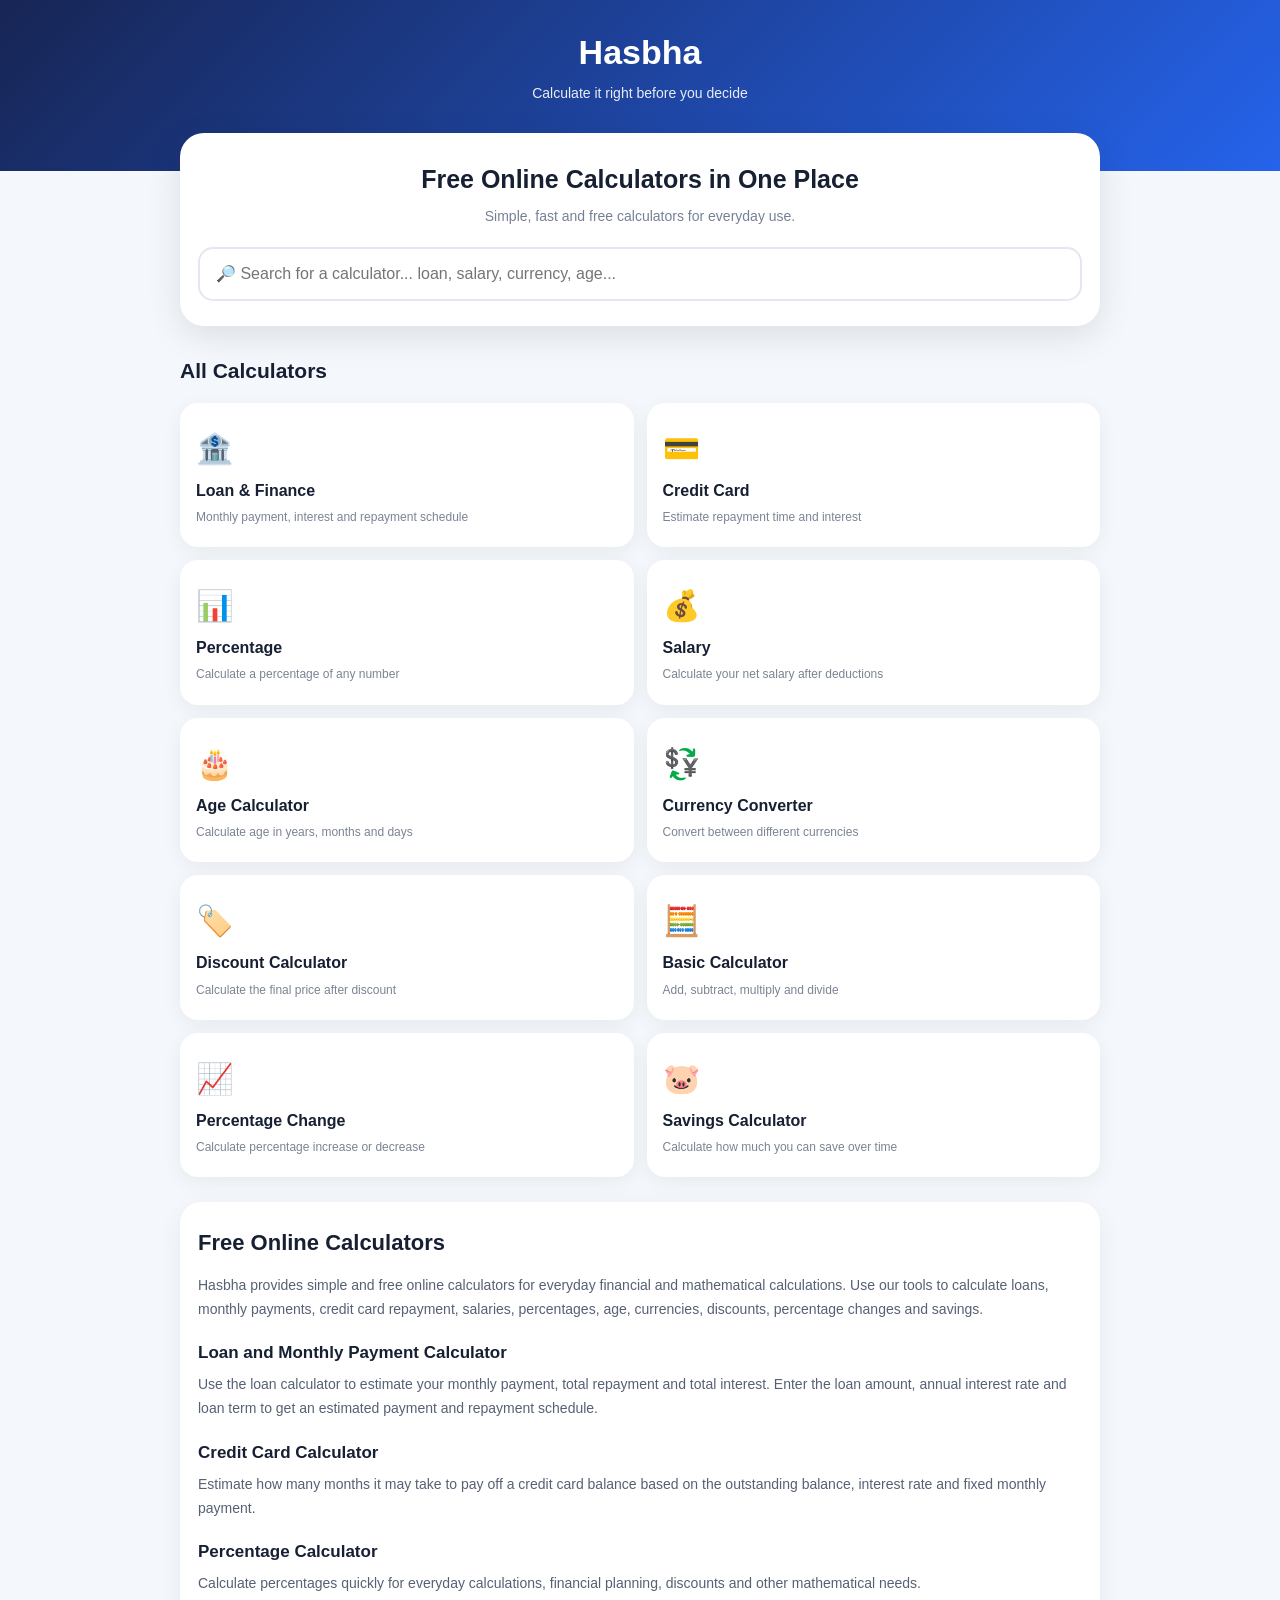
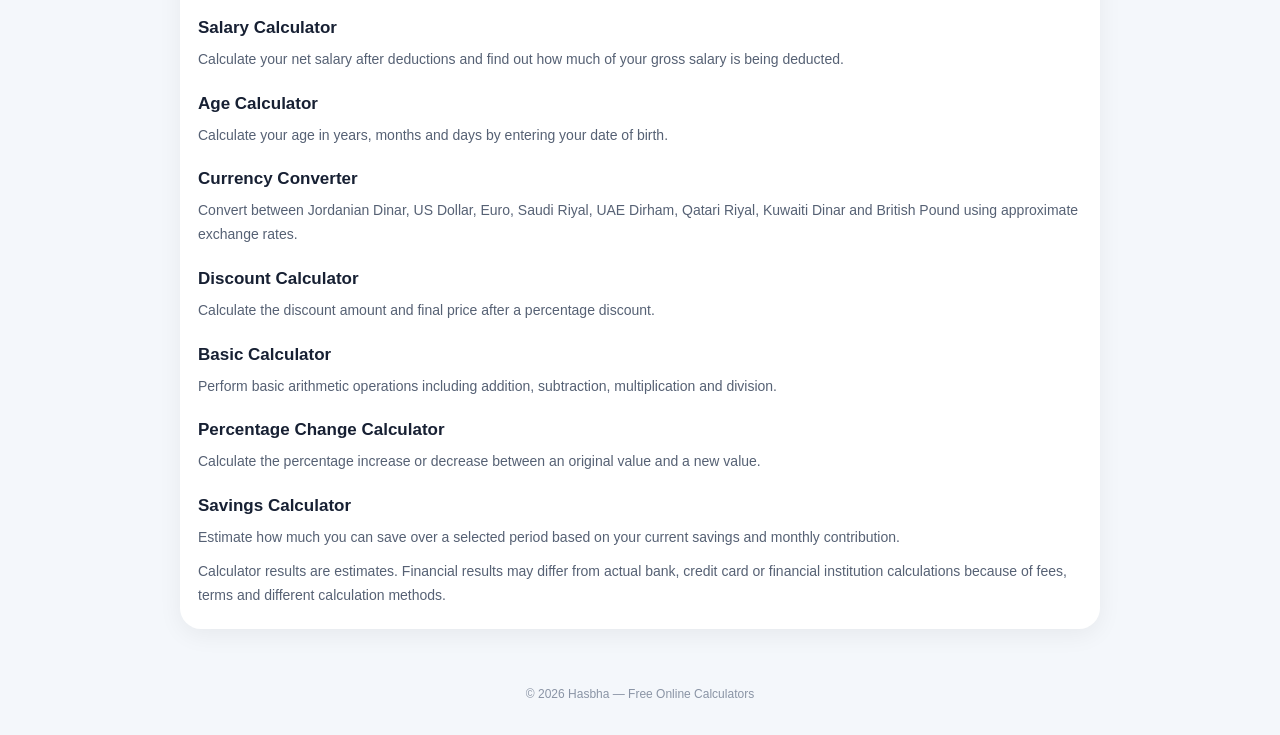
==== en/index.html @ 5a53409a "Add HTML structure for Hasbha calculator website This commit adds a complete HTML structure for the " ====
<!DOCTYPE html><html lang="en" dir="ltr">
<head><meta charset="UTF-8"><title>Hasbha | Free Loan, Salary, Currency & Percentage Calculators</title><meta name="description" content="Hasbha is a free online calculator website. Calculate loans, monthly payments, credit cards, salaries, percentages, age, currencies, discounts, savings and more."><meta name="keywords" content="loan calculator, monthly payment calculator, finance calculator, salary calculator, percentage calculator, age calculator, currency converter, discount calculator, savings calculator, credit card calculator"><meta name="robots" content="index, follow"><link rel="canonical" href="https://zaidowiedat-lab.github.io/hasbha-/en/"><link rel="alternate" hreflang="ar" href="https://zaidowiedat-lab.github.io/hasbha-/">
<link rel="alternate" hreflang="en" href="https://zaidowiedat-lab.github.io/hasbha-/en/">
<link rel="alternate" hreflang="x-default" href="https://zaidowiedat-lab.github.io/hasbha-/"><meta name="viewport" content="width=device-width, initial-scale=1.0"><meta property="og:type" content="website">
<meta property="og:title" content="Hasbha | Free Online Calculators">
<meta property="og:description" content="Free calculators for loans, salaries, percentages, currencies, discounts, age and savings.">
<meta property="og:url" content="https://zaidowiedat-lab.github.io/hasbha-/en/">
<meta property="og:site_name" content="Hasbha"><script type="application/ld+json">
{
  "@context": "https://schema.org",
  "@type": "WebSite",
  "name": "Hasbha",
  "alternateName": "حاسبها",
  "url": "https://zaidowiedat-lab.github.io/hasbha-/en/",
  "description": "Free online calculators for loans, salaries, percentages, currencies, discounts, age, credit cards and savings.",
  "inLanguage": "en"
}
</script><style>

*{
box-sizing:border-box;
margin:0;
padding:0;
}

body{
font-family:Arial,Tahoma,sans-serif;
background:#f4f7fb;
color:#172033;
line-height:1.7;
}

header{
background:linear-gradient(135deg,#172554,#2563eb);
color:white;
padding:24px 15px 65px;
text-align:center;
}

.logo{
font-size:34px;
font-weight:900;
}

.tagline{
font-size:14px;
opacity:.9;
}

.container{
max-width:950px;
margin:auto;
padding:0 15px;
}

.hero{
margin-top:-38px;
}

.hero-box{
background:white;
border-radius:24px;
padding:25px 18px;
box-shadow:0 10px 35px rgba(0,0,0,.10);
text-align:center;
}

.hero-box h1{
font-size:25px;
margin-bottom:5px;
}

.hero-box p{
color:#758095;
font-size:14px;
margin-bottom:18px;
}

.search{
width:100%;
padding:16px;
border:2px solid #e3e8f0;
border-radius:15px;
font-size:16px;
outline:none;
}

.search:focus{
border-color:#2563eb;
}

.section-title{
margin:27px 0 14px;
font-size:21px;
}

.cards{
display:grid;
grid-template-columns:repeat(2,1fr);
gap:13px;
}

.card{
background:white;
border-radius:18px;
padding:18px 14px;
box-shadow:0 5px 20px rgba(0,0,0,.06);
cursor:pointer;
border:2px solid transparent;
transition:.2s;
}

.card:hover{
border-color:#2563eb;
transform:translateY(-2px);
}

.card-icon{
font-size:30px;
}

.card h3{
font-size:16px;
margin:3px 0;
}

.card p{
color:#7b8494;
font-size:12px;
}

.calculator{
display:none;
background:white;
margin:25px 0;
padding:22px 17px;
border-radius:21px;
box-shadow:0 6px 25px rgba(0,0,0,.07);
}

.calculator.active{
display:block;
}

.calculator h2{
font-size:22px;
margin-bottom:4px;
}

.description{
color:#788395;
font-size:13px;
margin-bottom:18px;
}

label{
display:block;
font-weight:bold;
font-size:14px;
margin:12px 0 5px;
}

input,select{
width:100%;
padding:13px;
border:1px solid #d9e0eb;
border-radius:11px;
font-size:16px;
background:white;
outline:none;
}

input:focus,select:focus{
border-color:#2563eb;
}

button{
width:100%;
border:0;
padding:14px;
margin-top:17px;
border-radius:12px;
background:#2563eb;
color:white;
font-size:16px;
font-weight:bold;
cursor:pointer;
}

button:hover{
background:#1d4ed8;
}

.back{
background:#edf1f6;
color:#263247;
}

.result{
background:#eff6ff;
color:#172554;
padding:16px;
border-radius:13px;
margin-top:17px;
min-height:55px;
}

.result strong{
font-size:21px;
}

.table-wrap{
overflow-x:auto;
margin-top:18px;
}

table{
width:100%;
border-collapse:collapse;
font-size:12px;
min-width:600px;
}

th,td{
padding:8px;
border-bottom:1px solid #e5e9f0;
text-align:center;
}

th{
background:#eef4ff;
}

.note{
font-size:11px;
color:#7c8797;
margin-top:10px;
}

.no-results{
display:none;
background:white;
padding:25px;
text-align:center;
border-radius:16px;
color:#788395;
}

.seo-content{
background:white;
padding:22px 18px;
margin:25px 0;
border-radius:21px;
box-shadow:0 6px 25px rgba(0,0,0,.06);
}

.seo-content h2{
font-size:22px;
margin-bottom:12px;
}

.seo-content h3{
font-size:17px;
margin-top:18px;
margin-bottom:5px;
}

.seo-content p{
font-size:14px;
color:#566174;
}

footer{
text-align:center;
padding:30px 15px;
color:#8a94a5;
font-size:12px;
}

.hidden{
display:none!important;
}

@media(max-width:600px){

.cards{
grid-template-columns:1fr 1fr;
}

.card{
padding:16px 11px;
}

.card h3{
font-size:14px;
}

.hero-box h1{
font-size:22px;
}

}

</style></head><body><header><div class="logo">Hasbha</div><div class="tagline">Calculate it right before you decide</div></header><div class="container"><div class="hero"><div class="hero-box"><h1>Free Online Calculators in One Place</h1><p>Simple, fast and free calculators for everyday use.</p><input
id="search"
class="search"
type="text"
placeholder="🔎 Search for a calculator... loan, salary, currency, age..."
oninput="searchCalculators()">

</div></div><h2 class="section-title">All Calculators</h2><div class="cards" id="cards"><div class="card" data-name="loan payment finance bank interest mortgage" onclick="openCalc('loan')"><div class="card-icon">🏦</div><h3>Loan & Finance</h3><p>Monthly payment, interest and repayment schedule</p></div><div class="card" data-name="credit card visa mastercard payment balance interest" onclick="openCalc('card')"><div class="card-icon">💳</div><h3>Credit Card</h3><p>Estimate repayment time and interest</p></div><div class="card" data-name="percentage percent calculation" onclick="openCalc('percentage')"><div class="card-icon">📊</div><h3>Percentage</h3><p>Calculate a percentage of any number</p></div><div class="card" data-name="salary income deductions net salary" onclick="openCalc('salary')"><div class="card-icon">💰</div><h3>Salary</h3><p>Calculate your net salary after deductions</p></div><div class="card" data-name="age birthday date of birth" onclick="openCalc('age')"><div class="card-icon">🎂</div><h3>Age Calculator</h3><p>Calculate age in years, months and days</p></div><div class="card" data-name="currency dollar euro dinar riyal dirham converter exchange" onclick="openCalc('currency')"><div class="card-icon">💱</div><h3>Currency Converter</h3><p>Convert between different currencies</p></div><div class="card" data-name="discount sale price reduction" onclick="openCalc('discount')"><div class="card-icon">🏷️</div><h3>Discount Calculator</h3><p>Calculate the final price after discount</p></div><div class="card" data-name="addition subtraction multiplication division calculator math" onclick="openCalc('basic')"><div class="card-icon">🧮</div><h3>Basic Calculator</h3><p>Add, subtract, multiply and divide</p></div><div class="card" data-name="increase decrease percentage change growth" onclick="openCalc('change')"><div class="card-icon">📈</div><h3>Percentage Change</h3><p>Calculate percentage increase or decrease</p></div><div class="card" data-name="saving savings money saving plan" onclick="openCalc('saving')"><div class="card-icon">🐷</div><h3>Savings Calculator</h3><p>Calculate how much you can save over time</p></div></div><div class="no-results" id="noResults">No calculator found 🔎

</div><!-- LOAN --><section class="calculator" id="loan"><h2>🏦 Loan & Finance Calculator</h2><p class="description">
Calculate monthly loan payments, total repayment, total interest and an estimated repayment schedule.
</p><label>Loan Amount</label>
<input id="loanAmount" type="number" placeholder="Example: 10000">

<label>Annual Interest Rate %</label>
<input id="loanRate" type="number" step="0.01" placeholder="Example: 7.25">

<label>Loan Term in Months</label>
<input id="loanMonths" type="number" placeholder="Example: 60">

<button onclick="calculateLoan()">Calculate Loan</button>

<div class="result" id="loanResult">
Enter the information and click calculate.
</div><div class="table-wrap"><table id="loanTable"></table></div><button class="back" onclick="closeCalc()">← Back</button>

</section><!-- CREDIT CARD --><section class="calculator" id="card"><h2>💳 Credit Card Calculator</h2><p class="description">
Estimate how long it may take to pay off a credit card balance when making a fixed monthly payment.
</p><label>Outstanding Balance</label>
<input id="cardBalance" type="number" placeholder="Example: 1000">

<label>Annual Interest Rate %</label>
<input id="cardRate" type="number" step="0.01" placeholder="Example: 20">

<label>Monthly Payment</label>
<input id="cardPayment" type="number" placeholder="Example: 100">

<button onclick="calculateCard()">Calculate</button>

<div class="result" id="cardResult">
Enter the information and click calculate.
</div><p class="note">
The result is an estimate and may differ from the actual bank calculation and fees.
</p><button class="back" onclick="closeCalc()">← Back</button>

</section><!-- PERCENTAGE --><section class="calculator" id="percentage"><h2>📊 Percentage Calculator</h2><p class="description">
Calculate a percentage of any number quickly and easily.
</p><label>Number</label>
<input id="percentNumber" type="number" placeholder="Example: 500">

<label>Percentage %</label>
<input id="percentValue" type="number" step="0.01" placeholder="Example: 15">

<button onclick="calculatePercentage()">Calculate</button>

<div class="result" id="percentageResult">
Enter the information and click calculate.
</div><button class="back" onclick="closeCalc()">← Back</button>

</section><!-- SALARY --><section class="calculator" id="salary"><h2>💰 Salary Calculator</h2><p class="description">
Calculate your net salary after deductions and see the percentage of deductions.
</p><label>Gross Salary</label>
<input id="grossSalary" type="number" placeholder="Example: 1000">

<label>Total Deductions</label>
<input id="salaryDeductions" type="number" placeholder="Example: 250">

<button onclick="calculateSalary()">Calculate Net Salary</button>

<div class="result" id="salaryResult">
Enter the information and click calculate.
</div><button class="back" onclick="closeCalc()">← Back</button>

</section><!-- AGE --><section class="calculator" id="age"><h2>🎂 Age Calculator</h2><p class="description">
Calculate your exact age in years, months and days from your date of birth.
</p><label>Date of Birth</label>
<input id="birthDate" type="date">

<button onclick="calculateAge()">Calculate Age</button>

<div class="result" id="ageResult">
Select your date of birth.
</div><button class="back" onclick="closeCalc()">← Back</button>

</section><!-- CURRENCY --><section class="calculator" id="currency"><h2>💱 Currency Converter</h2><p class="description">
Convert between major currencies using approximate exchange rates.
</p><label>Amount</label>
<input id="currencyAmount" type="number" placeholder="Example: 100">

<label>From</label>

<select id="currencyFrom"><option value="JOD">Jordanian Dinar JOD</option>
<option value="USD">US Dollar USD</option>
<option value="EUR">Euro EUR</option>
<option value="SAR">Saudi Riyal SAR</option>
<option value="AED">UAE Dirham AED</option>
<option value="QAR">Qatari Riyal QAR</option>
<option value="KWD">Kuwaiti Dinar KWD</option>
<option value="GBP">British Pound GBP</option></select><label>To</label>

<select id="currencyTo"><option value="USD">US Dollar USD</option>
<option value="JOD">Jordanian Dinar JOD</option>
<option value="EUR">Euro EUR</option>
<option value="SAR">Saudi Riyal SAR</option>
<option value="AED">UAE Dirham AED</option>
<option value="QAR">Qatari Riyal QAR</option>
<option value="KWD">Kuwaiti Dinar KWD</option>
<option value="GBP">British Pound GBP</option></select><button onclick="convertCurrency()">Convert</button>

<div class="result" id="currencyResult">
Enter the amount and select the currencies.
</div><p class="note">
Exchange rates used by this calculator are approximate and are not live rates.
</p><button class="back" onclick="closeCalc()">← Back</button>

</section><!-- DISCOUNT --><section class="calculator" id="discount"><h2>🏷️ Discount Calculator</h2><p class="description">
Calculate the discount amount and the final price after discount.
</p><label>Original Price</label>
<input id="originalPrice" type="number" placeholder="Example: 100">

<label>Discount Percentage %</label>
<input id="discountPercent" type="number" placeholder="Example: 20">

<button onclick="calculateDiscount()">Calculate Price</button>

<div class="result" id="discountResult">
Enter the information and click calculate.
</div><button class="back" onclick="closeCalc()">← Back</button>

</section><!-- BASIC --><section class="calculator" id="basic"><h2>🧮 Basic Calculator</h2><p class="description">
Perform basic mathematical operations including addition, subtraction, multiplication and division.
</p><label>First Number</label>
<input id="basicA" type="number" placeholder="Example: 100">

<label>Operation</label>

<select id="basicOperation"><option value="+">Addition +</option>
<option value="-">Subtraction −</option>
<option value="*">Multiplication ×</option>
<option value="/">Division ÷</option></select><label>Second Number</label>
<input id="basicB" type="number" placeholder="Example: 25">

<button onclick="calculateBasic()">Calculate</button>

<div class="result" id="basicResult">
Enter the numbers and click calculate.
</div><button class="back" onclick="closeCalc()">← Back</button>

</section><!-- CHANGE --><section class="calculator" id="change"><h2>📈 Percentage Change Calculator</h2><p class="description">
Calculate the percentage increase or decrease between two values.
</p><label>Old Value</label>
<input id="oldValue" type="number" placeholder="Example: 100">

<label>New Value</label>
<input id="newValue" type="number" placeholder="Example: 120">

<button onclick="calculateChange()">Calculate Change</button>

<div class="result" id="changeResult">
Enter the values and click calculate.
</div><button class="back" onclick="closeCalc()">← Back</button>

</section><!-- SAVINGS --><section class="calculator" id="saving"><h2>🐷 Savings Calculator</h2><p class="description">
Calculate how much money you can accumulate by saving a fixed amount every month.
</p><label>Current Savings</label>
<input id="savingStart" type="number" placeholder="Example: 500">

<label>Monthly Savings</label>
<input id="savingMonthly" type="number" placeholder="Example: 100">

<label>Number of Months</label>
<input id="savingMonths" type="number" placeholder="Example: 12">

<button onclick="calculateSaving()">Calculate Savings</button>

<div class="result" id="savingResult">
Enter the information and click calculate.
</div><button class="back" onclick="closeCalc()">← Back</button>

</section><!-- SEO CONTENT --><section class="seo-content"><h2>Free Online Calculators</h2><p>
Hasbha provides simple and free online calculators for everyday financial and mathematical calculations. Use our tools to calculate loans, monthly payments, credit card repayment, salaries, percentages, age, currencies, discounts, percentage changes and savings.
</p><h3>Loan and Monthly Payment Calculator</h3><p>
Use the loan calculator to estimate your monthly payment, total repayment and total interest. Enter the loan amount, annual interest rate and loan term to get an estimated payment and repayment schedule.
</p><h3>Credit Card Calculator</h3><p>
Estimate how many months it may take to pay off a credit card balance based on the outstanding balance, interest rate and fixed monthly payment.
</p><h3>Percentage Calculator</h3><p>
Calculate percentages quickly for everyday calculations, financial planning, discounts and other mathematical needs.
</p><h3>Salary Calculator</h3><p>
Calculate your net salary after deductions and find out how much of your gross salary is being deducted.
</p><h3>Age Calculator</h3><p>
Calculate your age in years, months and days by entering your date of birth.
</p><h3>Currency Converter</h3><p>
Convert between Jordanian Dinar, US Dollar, Euro, Saudi Riyal, UAE Dirham, Qatari Riyal, Kuwaiti Dinar and British Pound using approximate exchange rates.
</p><h3>Discount Calculator</h3><p>
Calculate the discount amount and final price after a percentage discount.
</p><h3>Basic Calculator</h3><p>
Perform basic arithmetic operations including addition, subtraction, multiplication and division.
</p><h3>Percentage Change Calculator</h3><p>
Calculate the percentage increase or decrease between an original value and a new value.
</p><h3>Savings Calculator</h3><p>
Estimate how much you can save over a selected period based on your current savings and monthly contribution.
</p><p class="note">
Calculator results are estimates. Financial results may differ from actual bank, credit card or financial institution calculations because of fees, terms and different calculation methods.
</p></section></div><footer>
© 2026 Hasbha — Free Online Calculators
</footer><script>

/* Open calculator */

function openCalc(id){

document.querySelectorAll('.calculator').forEach(function(x){
x.classList.remove('active');
});

document.getElementById(id).classList.add('active');

document.getElementById(id).scrollIntoView({
behavior:'smooth',
block:'start'
});

}

/* Close calculators */

function closeCalc(){

document.querySelectorAll('.calculator').forEach(function(x){
x.classList.remove('active');
});

window.scrollTo({
top:0,
behavior:'smooth'
});

}

/* Search */

function searchCalculators(){

let text=document.getElementById('search').value.trim().toLowerCase();

let cards=document.querySelectorAll('.card');

let found=false;

cards.forEach(function(card){

let name=card.getAttribute('data-name').toLowerCase();

if(text==='' || name.includes(text)){

card.classList.remove('hidden');
found=true;

}else{

card.classList.add('hidden');

}

});

document.getElementById('noResults').style.display=
found?'none':'block';

if(text===''){
closeCalc();
return;
}

if(
text.includes('loan') ||
text.includes('payment') ||
text.includes('finance') ||
text.includes('mortgage')
){

openCalc('loan');

}

else if(
text.includes('credit') ||
text.includes('card')
){

openCalc('card');

}

else if(
text.includes('percent')
){

openCalc('percentage');

}

else if(
text.includes('salary') ||
text.includes('income')
){

openCalc('salary');

}

else if(
text.includes('age') ||
text.includes('birthday') ||
text.includes('birth')
){

openCalc('age');

}

else if(
text.includes('currency') ||
text.includes('dollar') ||
text.includes('euro') ||
text.includes('dinar') ||
text.includes('exchange')
){

openCalc('currency');

}

else if(
text.includes('discount') ||
text.includes('price')
){

openCalc('discount');

}

else if(
text.includes('addition') ||
text.includes('subtraction') ||
text.includes('multiplication') ||
text.includes('division')
){

openCalc('basic');

}

else if(
text.includes('increase') ||
text.includes('decrease') ||
text.includes('change')
){

openCalc('change');

}

else if(
text.includes('saving') ||
text.includes('savings')
){

openCalc('saving');

}

}

/* Loan */

function calculateLoan(){

let P=Number(document.getElementById('loanAmount').value);
let annual=Number(document.getElementById('loanRate').value);
let months=Number(document.getElementById('loanMonths').value);

let result=document.getElementById('loanResult');

if(P<=0 || annual<0 || months<=0){

result.innerHTML='⚠️ Please enter valid information.';
return;

}

let r=annual/100/12;

let payment;

if(r===0){

payment=P/months;

}else{

payment=P*r*Math.pow(1+r,months)/
(Math.pow(1+r,months)-1);

}

let total=payment*months;
let interest=total-P;

result.innerHTML=
'Monthly payment:<br><strong>'+
payment.toFixed(2)+'</strong><br><br>'+
'Total repayment: '+total.toFixed(2)+'<br>'+
'Total interest: '+interest.toFixed(2);

let balance=P;

let html=
'<tr><th>Payment</th><th>Monthly Payment</th><th>Interest</th><th>Principal</th><th>Balance</th></tr>';

let rows=Math.min(months,120);

for(let i=1;i<=rows;i++){

let interestPart=balance*r;
let principalPart=payment-interestPart;

balance-=principalPart;

if(balance<0) balance=0;

html+=
'<tr>'+
'<td>'+i+'</td>'+
'<td>'+payment.toFixed(2)+'</td>'+
'<td>'+interestPart.toFixed(2)+'</td>'+
'<td>'+principalPart.toFixed(2)+'</td>'+
'<td>'+balance.toFixed(2)+'</td>'+
'</tr>';

}

if(months>120){

html+=
'<tr><td colspan="5">Only the first 120 payments are displayed.</td></tr>';

}

document.getElementById('loanTable').innerHTML=html;

}

/* Credit Card */

function calculateCard(){

let balance=Number(document.getElementById('cardBalance').value);
let annual=Number(document.getElementById('cardRate').value);
let payment=Number(document.getElementById('cardPayment').value);

let result=document.getElementById('cardResult');

if(balance<=0 || annual<0 || payment<=0){

result.innerHTML='⚠️ Please enter valid information.';
return;

}

let monthlyRate=annual/100/12;

if(monthlyRate>0 && payment<=balance*monthlyRate){

result.innerHTML=
'⚠️ The monthly payment is not enough to cover the monthly interest.';
return;

}

let current=balance;
let months=0;
let interestTotal=0;

while(current>0 && months<1200){

let interest=current*monthlyRate;

interestTotal+=interest;

current=current+interest-payment;

months++;

}

if(months>=1200){

result.innerHTML='⚠️ The repayment period is too long with this payment.';
return;

}

result.innerHTML=
'Estimated repayment period:<br>'+
'<strong>'+months+' months</strong><br><br>'+
'Estimated total interest: '+
interestTotal.toFixed(2);

}

/* Percentage */

function calculatePercentage(){

let number=Number(document.getElementById('percentNumber').value);
let percent=Number(document.getElementById('percentValue').value);

if(number<0 || percent<0){

document.getElementById('percentageResult').innerHTML=
'⚠️ Please check the information.';

return;

}

let answer=number*percent/100;

document.getElementById('percentageResult').innerHTML=
percent+'% of '+number+' equals:<br>'+
'<strong>'+answer.toFixed(2)+'</strong>';

}

/* Salary */

function calculateSalary(){

let gross=Number(document.getElementById('grossSalary').value);
let deductions=Number(document.getElementById('salaryDeductions').value);

if(gross<0 || deductions<0 || deductions>gross){

document.getElementById('salaryResult').innerHTML=
'⚠️ Deductions cannot exceed the gross salary.';

return;

}

let net=gross-deductions;

let percent=gross===0?0:(deductions/gross)*100;

document.getElementById('salaryResult').innerHTML=
'Net salary:<br>'+
'<strong>'+net.toFixed(2)+'</strong><br><br>'+
'Total deductions: '+deductions.toFixed(2)+'<br>'+
'Deduction percentage: '+percent.toFixed(2)+'%';

}

/* Age */

function calculateAge(){

let value=document.getElementById('birthDate').value;

let result=document.getElementById('ageResult');

if(!value){

result.innerHTML='⚠️ Please select your date of birth.';
return;

}

let birth=new Date(value+'T00:00:00');
let today=new Date();

if(birth>today){

result.innerHTML='⚠️ Date of birth cannot be in the future.';
return;

}

let years=today.getFullYear()-birth.getFullYear();
let months=today.getMonth()-birth.getMonth();
let days=today.getDate()-birth.getDate();

if(days<0){

months--;

let previous=new Date(
today.getFullYear(),
today.getMonth(),
0
);

days+=previous.getDate();

}

if(months<0){

years--;
months+=12;

}

result.innerHTML=
'Your age is:<br>'+
'<strong>'+years+' years</strong><br>'+
months+' months and '+days+' days';

}

/* Approximate currency rates */

const rates={
JOD:1,
USD:1.410,
EUR:1.515,
SAR:5.29,
AED:5.18,
QAR:5.13,
KWD:0.433,
GBP:1.08
};

/* Currency */

function convertCurrency(){

let amount=Number(document.getElementById('currencyAmount').value);

let from=document.getElementById('currencyFrom').value;

let to=document.getElementById('currencyTo').value;

if(amount<0){

document.getElementById('currencyResult').innerHTML=
'⚠️ Please enter a valid amount.';

return;

}

let jodValue=amount/rates[from];

let converted=jodValue*rates[to];

document.getElementById('currencyResult').innerHTML=
amount.toFixed(2)+' '+from+' is approximately:<br>'+
'<strong>'+converted.toFixed(2)+' '+to+'</strong>';

}

/* Discount */

function calculateDiscount(){

let price=Number(document.getElementById('originalPrice').value);

let percent=Number(document.getElementById('discountPercent').value);

if(price<0 || percent<0){

document.getElementById('discountResult').innerHTML=
'⚠️ Please check the information.';

return;

}

let discount=price*percent/100;

let finalPrice=price-discount;

document.getElementById('discountResult').innerHTML=
'Discount amount:<br>'+
'<strong>'+discount.toFixed(2)+'</strong><br><br>'+
'Final price:<br>'+
'<strong>'+finalPrice.toFixed(2)+'</strong>';

}

/* Basic Calculator */

function calculateBasic(){

let a=Number(document.getElementById('basicA').value);

let b=Number(document.getElementById('basicB').value);

let op=document.getElementById('basicOperation').value;

let answer;

if(op==='+') answer=a+b;

if(op==='-') answer=a-b;

if(op==='*') answer=a*b;

if(op==='/' && b===0){

document.getElementById('basicResult').innerHTML=
'⚠️ Division by zero is not allowed.';

return;

}

if(op==='/') answer=a/b;

document.getElementById('basicResult').innerHTML=
'Result:<br><strong>'+answer+'</strong>';

}

/* Percentage Change */

function calculateChange(){

let oldValue=Number(document.getElementById('oldValue').value);

let newValue=Number(document.getElementById('newValue').value);

if(oldValue===0){

document.getElementById('changeResult').innerHTML=
'⚠️ The old value cannot be zero.';

return;

}

let change=((newValue-oldValue)/Math.abs(oldValue))*100;

let word=change>=0?'Increase':'Decrease';

document.getElementById('changeResult').innerHTML=
'Percentage change:<br>'+
'<strong>'+Math.abs(change).toFixed(2)+'%</strong><br><br>'+
'Result: '+word;

}

/* Savings */

function calculateSaving(){

let start=Number(document.getElementById('savingStart').value);

let monthly=Number(document.getElementById('savingMonthly').value);

let months=Number(document.getElementById('savingMonths').value);

if(start<0 || monthly<0 || months<=0){

document.getElementById('savingResult').innerHTML=
'⚠️ Please check the information.';

return;

}

let total=start+(monthly*months);

document.getElementById('savingResult').innerHTML=
'Expected savings:<br>'+
'<strong>'+total.toFixed(2)+'</strong><br><br>'+
'Total monthly contributions: '+
(monthly*months).toFixed(2);

}

</script></body>
</html>
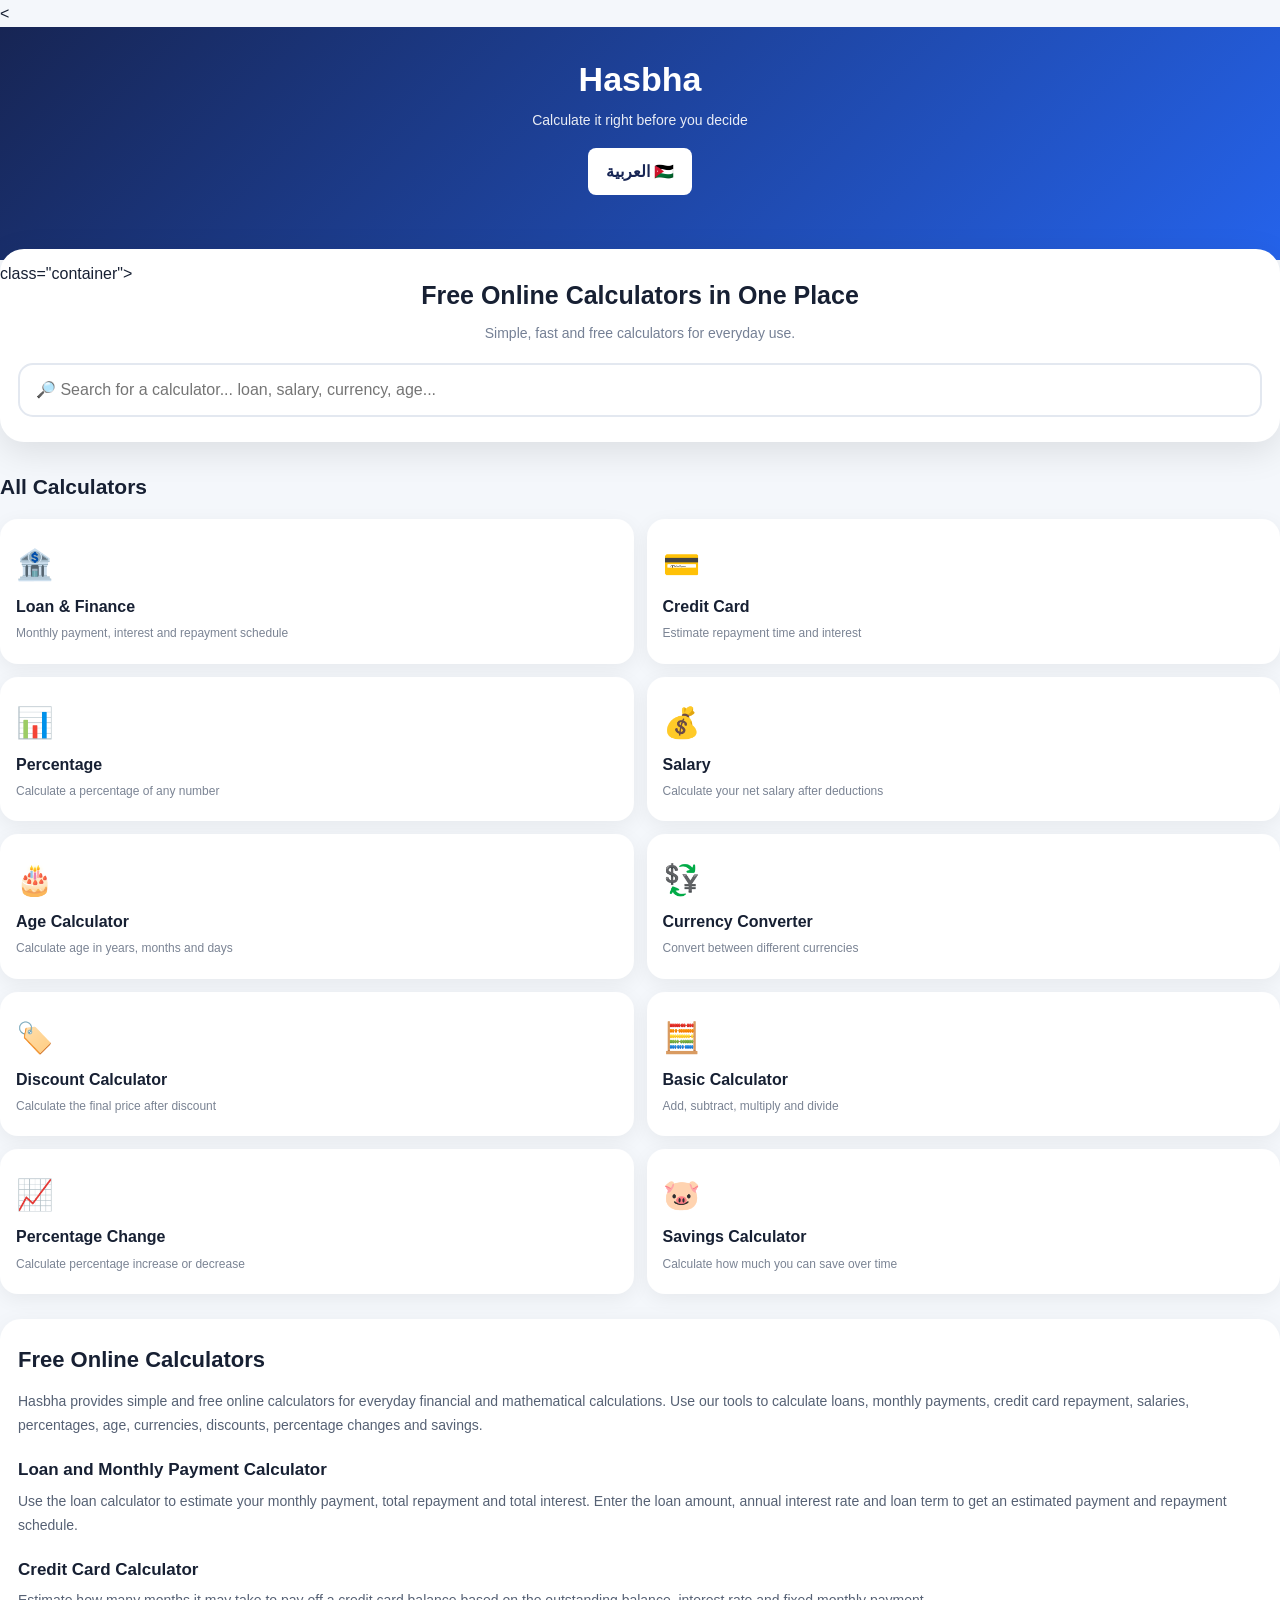
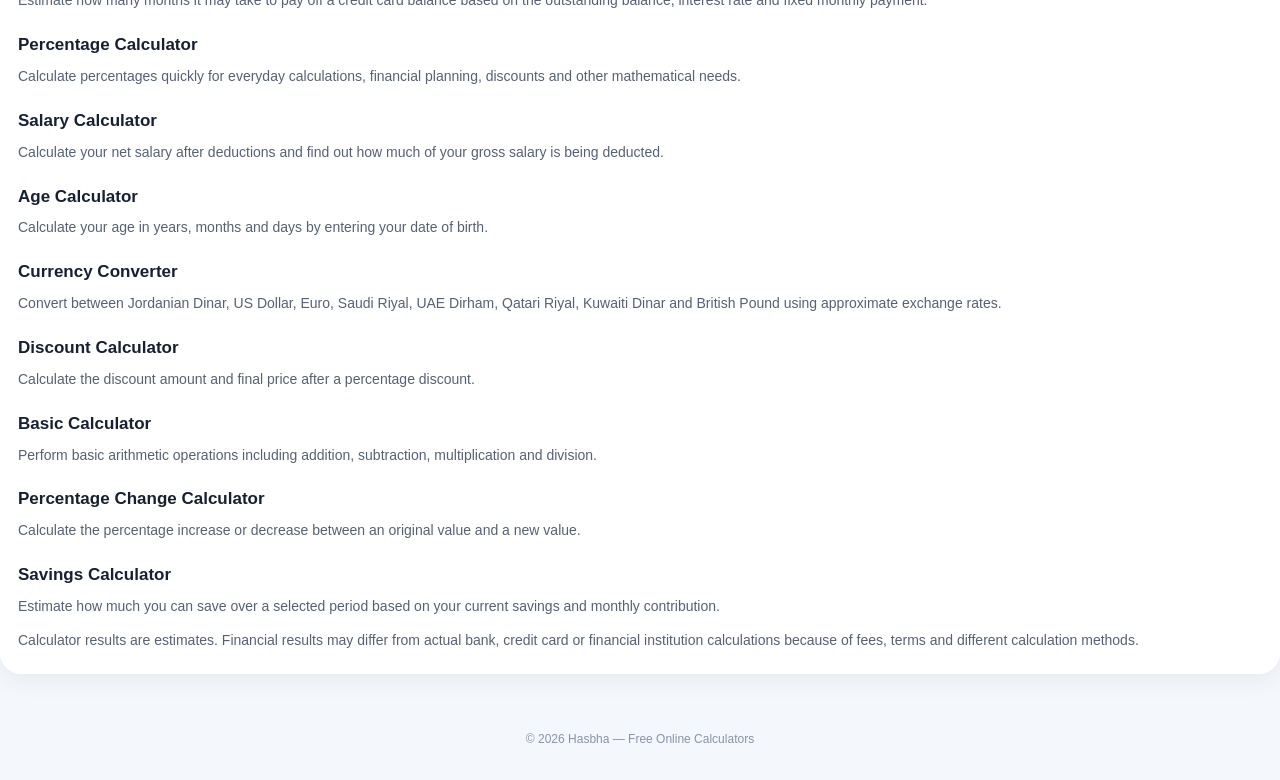
==== commit 6d7bddc4: "Update index.html" ====
--- a/en/index.html
+++ b/en/index.html
@@ -301,7 +301,11 @@
 
 }
 
-</style></head><body><header><div class="logo">Hasbha</div><div class="tagline">Calculate it right before you decide</div></header><div class="container"><div class="hero"><div class="hero-box"><h1>Free Online Calculators in One Place</h1><p>Simple, fast and free calculators for everyday use.</p><input
+</style></head><body>< <header>
+  <div class="logo">Hasbha</div>
+  <div class="tagline">Calculate it right before you decide</div>
+  <a href="/hasbha-/" style="display:inline-block;margin-top:15px;padding:10px 18px;background:white;color:#172554;border-radius:8px;text-decoration:none;font-weight:bold;">العربية 🇯🇴</a>
+</header>class="container"><div class="hero"><div class="hero-box"><h1>Free Online Calculators in One Place</h1><p>Simple, fast and free calculators for everyday use.</p><input
 id="search"
 class="search"
 type="text"
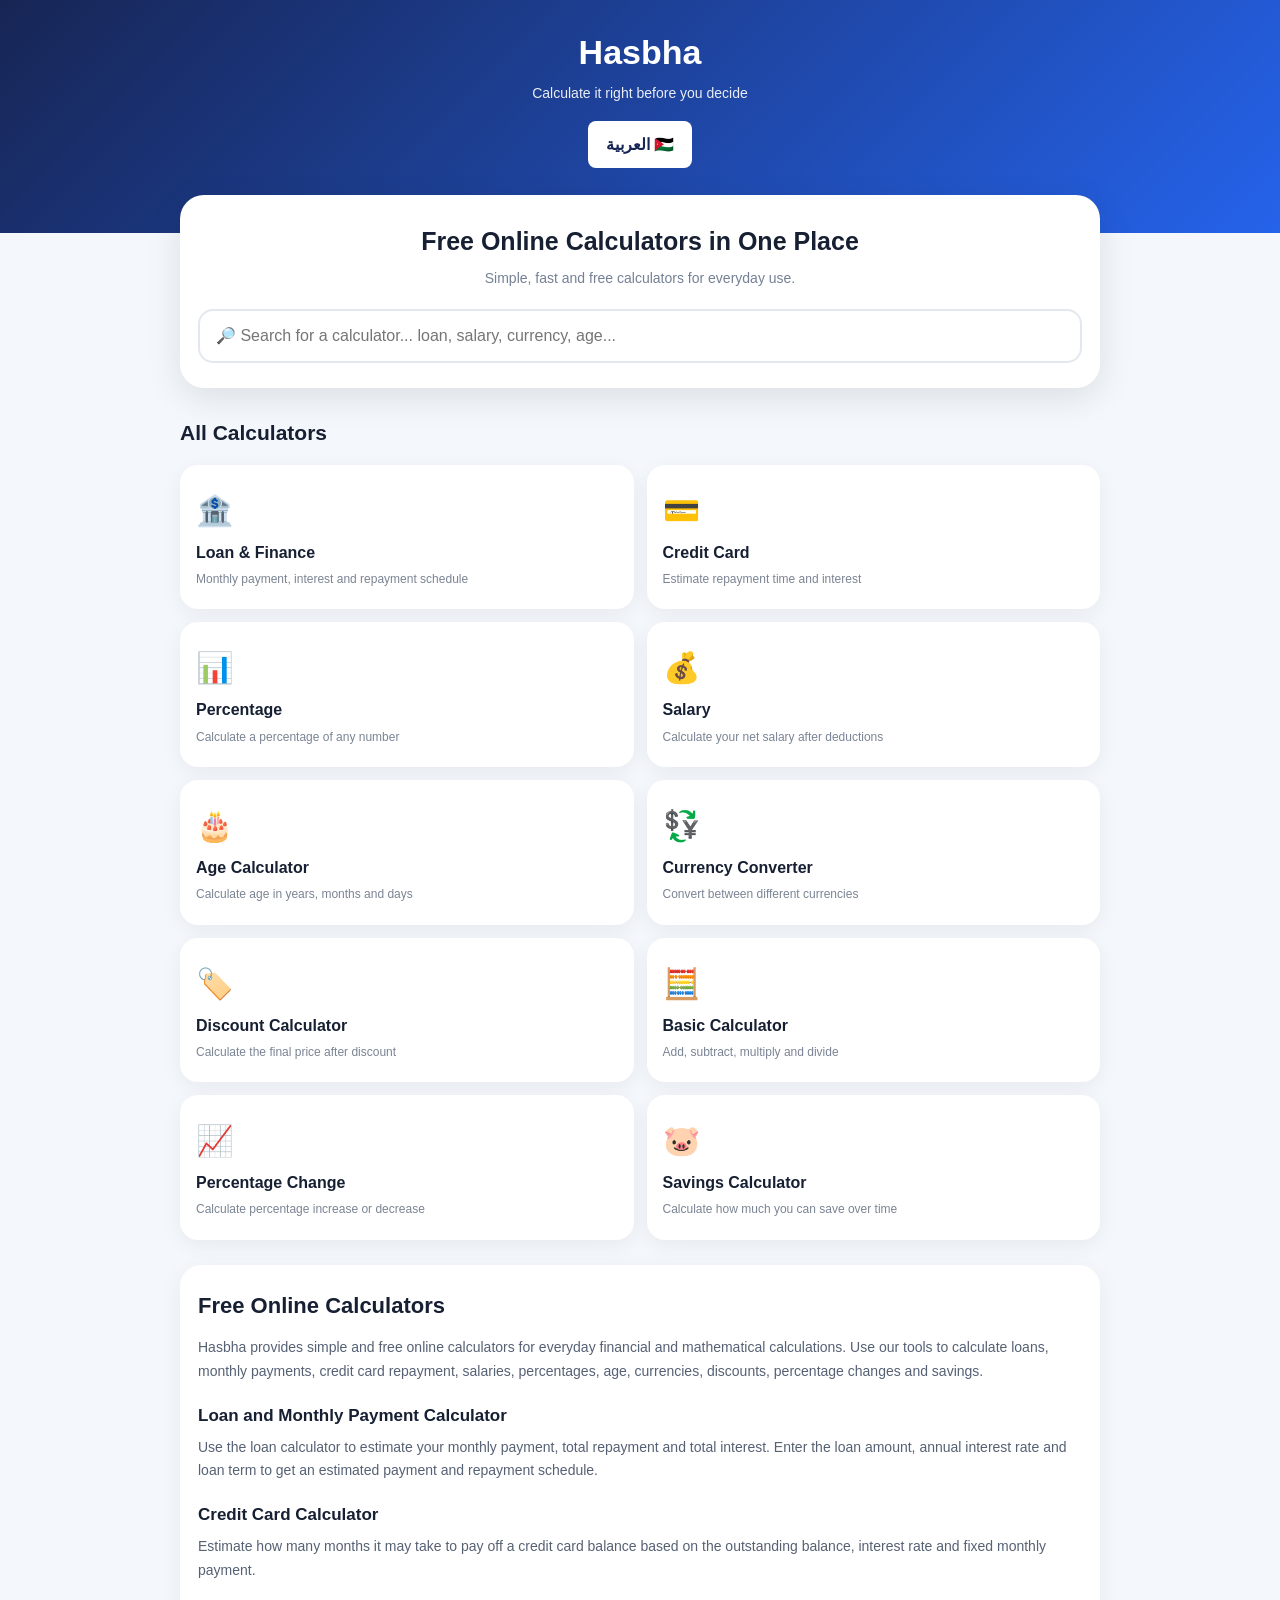
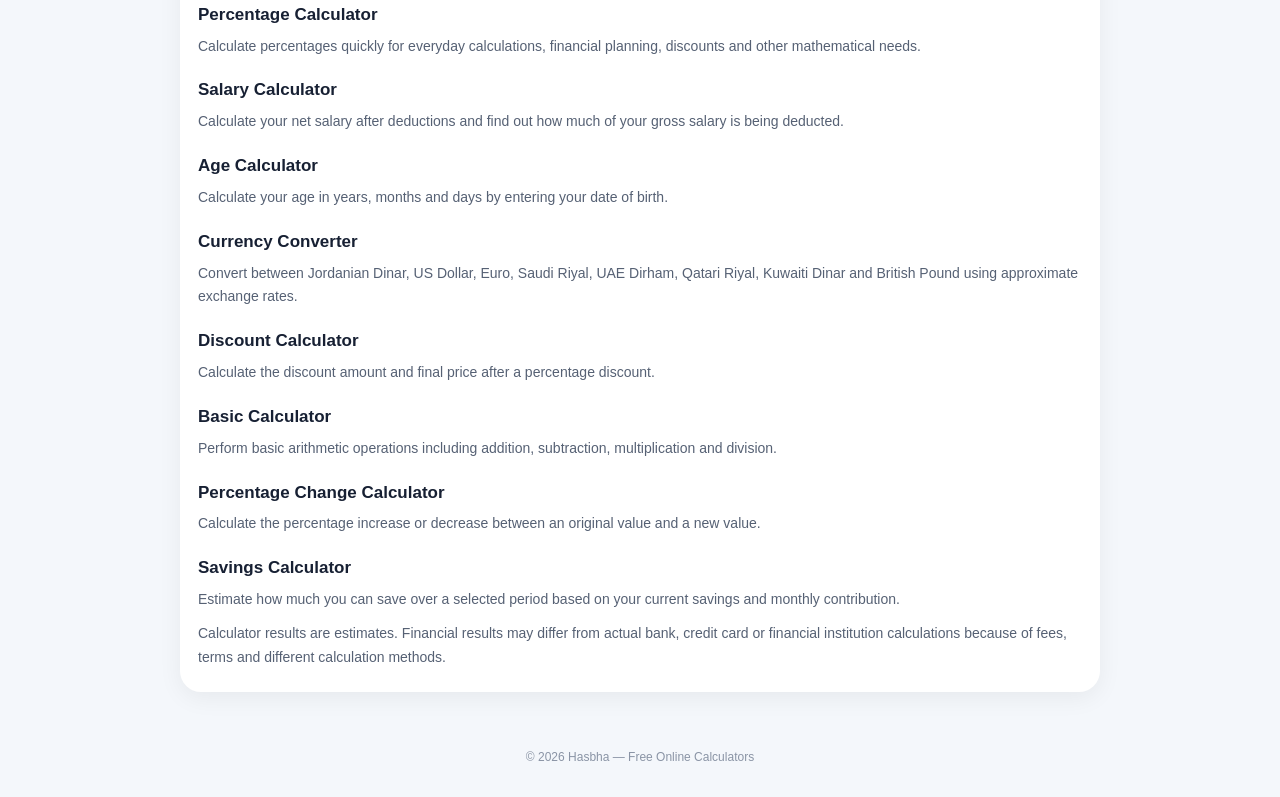
==== commit 98402625: "Update index.html" ====
--- a/en/index.html
+++ b/en/index.html
@@ -301,11 +301,12 @@
 
 }
 
-</style></head><body>< <header>
+</style></head><body>
+<header>
   <div class="logo">Hasbha</div>
   <div class="tagline">Calculate it right before you decide</div>
-  <a href="/hasbha-/" style="display:inline-block;margin-top:15px;padding:10px 18px;background:white;color:#172554;border-radius:8px;text-decoration:none;font-weight:bold;">العربية 🇯🇴</a>
-</header>class="container"><div class="hero"><div class="hero-box"><h1>Free Online Calculators in One Place</h1><p>Simple, fast and free calculators for everyday use.</p><input
+  <a href="../" style="display:inline-block;margin-top:15px;padding:10px 18px;background:white;color:#172554;border-radius:8px;text-decoration:none;font-weight:bold;">العربية 🇯🇴</a>
+</header><div class="container"><div class="hero"><div class="hero-box"><h1>Free Online Calculators in One Place</h1><p>Simple, fast and free calculators for everyday use.</p><input
 id="search"
 class="search"
 type="text"
